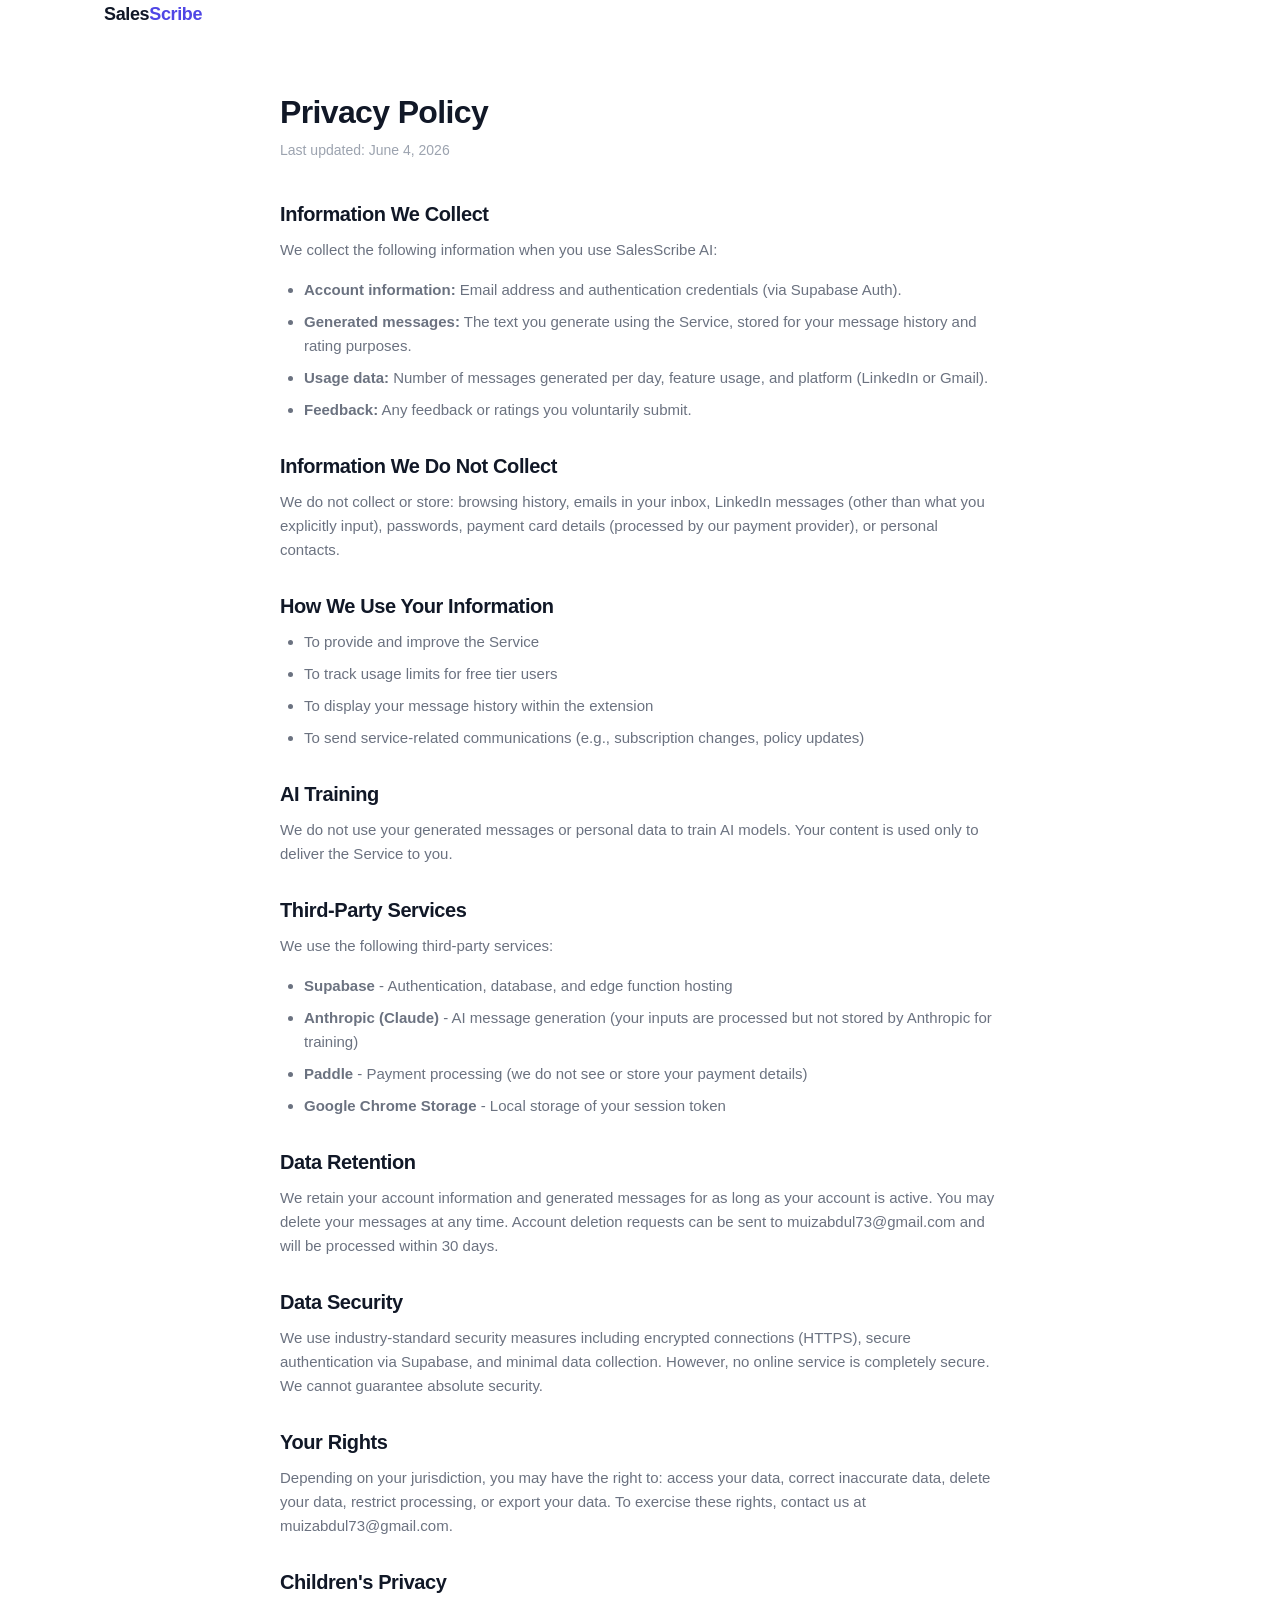
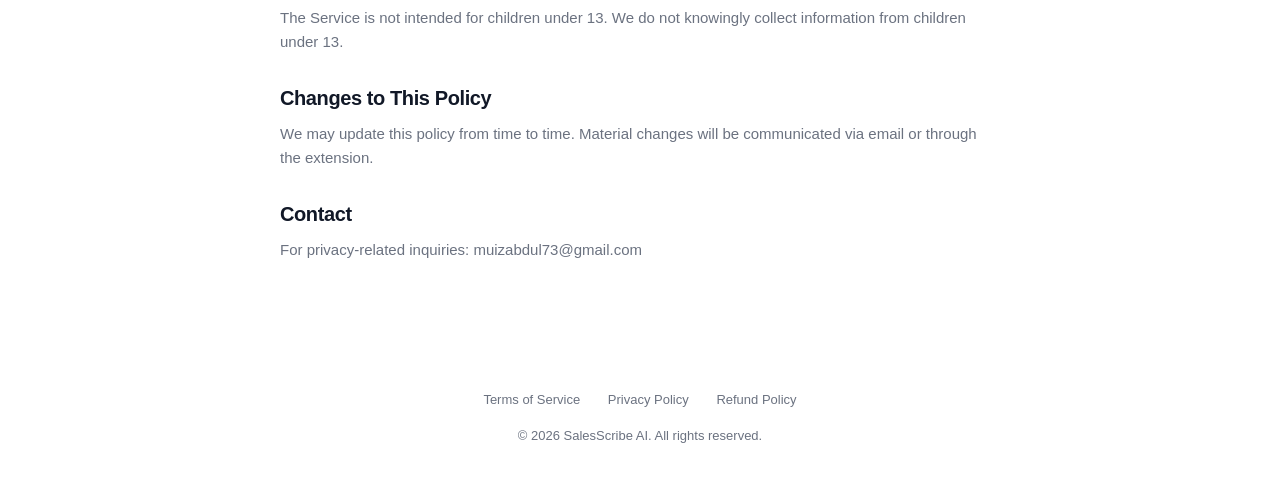
==== privacy/index.html @ 9042bd29 "rechanged the structure to remove .html on live links" ====
<!DOCTYPE html>
<html lang="en">
<head>
  <meta charset="UTF-8">
  <meta name="viewport" content="width=device-width, initial-scale=1.0">
  <title>Privacy Policy - SalesScribe AI</title>
  <meta name="robots" content="noindex">
  <link rel="stylesheet" href="../style.css">
</head>
<body>

<nav class="container">
  <a href="/" class="logo">Sales<span>Scribe</span></a>
</nav>

<section class="policy container">
  <h1>Privacy Policy</h1>
  <p class="date">Last updated: June 4, 2026</p>

  <h2>Information We Collect</h2>
  <p>We collect the following information when you use SalesScribe AI:</p>
  <ul>
    <li><strong>Account information:</strong> Email address and authentication credentials (via Supabase Auth).</li>
    <li><strong>Generated messages:</strong> The text you generate using the Service, stored for your message history and rating purposes.</li>
    <li><strong>Usage data:</strong> Number of messages generated per day, feature usage, and platform (LinkedIn or Gmail).</li>
    <li><strong>Feedback:</strong> Any feedback or ratings you voluntarily submit.</li>
  </ul>

  <h2>Information We Do Not Collect</h2>
  <p>We do not collect or store: browsing history, emails in your inbox, LinkedIn messages (other than what you explicitly input), passwords, payment card details (processed by our payment provider), or personal contacts.</p>

  <h2>How We Use Your Information</h2>
  <ul>
    <li>To provide and improve the Service</li>
    <li>To track usage limits for free tier users</li>
    <li>To display your message history within the extension</li>
    <li>To send service-related communications (e.g., subscription changes, policy updates)</li>
  </ul>

  <h2>AI Training</h2>
  <p>We do not use your generated messages or personal data to train AI models. Your content is used only to deliver the Service to you.</p>

  <h2>Third-Party Services</h2>
  <p>We use the following third-party services:</p>
  <ul>
    <li><strong>Supabase</strong> - Authentication, database, and edge function hosting</li>
    <li><strong>Anthropic (Claude)</strong> - AI message generation (your inputs are processed but not stored by Anthropic for training)</li>
    <li><strong>Paddle</strong> - Payment processing (we do not see or store your payment details)</li>
    <li><strong>Google Chrome Storage</strong> - Local storage of your session token</li>
  </ul>

  <h2>Data Retention</h2>
  <p>We retain your account information and generated messages for as long as your account is active. You may delete your messages at any time. Account deletion requests can be sent to muizabdul73@gmail.com and will be processed within 30 days.</p>

  <h2>Data Security</h2>
  <p>We use industry-standard security measures including encrypted connections (HTTPS), secure authentication via Supabase, and minimal data collection. However, no online service is completely secure. We cannot guarantee absolute security.</p>

  <h2>Your Rights</h2>
  <p>Depending on your jurisdiction, you may have the right to: access your data, correct inaccurate data, delete your data, restrict processing, or export your data. To exercise these rights, contact us at muizabdul73@gmail.com.</p>

  <h2>Children's Privacy</h2>
  <p>The Service is not intended for children under 13. We do not knowingly collect information from children under 13.</p>

  <h2>Changes to This Policy</h2>
  <p>We may update this policy from time to time. Material changes will be communicated via email or through the extension.</p>

  <h2>Contact</h2>
  <p>For privacy-related inquiries: muizabdul73@gmail.com</p>
</section>

<footer>
  <div class="container">
    <div>
      <a href="/terms">Terms of Service</a>
      <a href="/privacy">Privacy Policy</a>
      <a href="/refund">Refund Policy</a>
    </div>
    <p style="margin-top:16px;">&copy; 2026 SalesScribe AI. All rights reserved.</p>
  </div>
</footer>

</body>
</html>
---- style.css ----
/* ── Reset & Base ── */
*, *::before, *::after { box-sizing: border-box; margin: 0; padding: 0; }
html { scroll-behavior: smooth; }
body {
  font-family: -apple-system, BlinkMacSystemFont, 'Segoe UI', Helvetica, Arial, sans-serif;
  color: #111827;
  background: #fff;
  line-height: 1.6;
  -webkit-font-smoothing: antialiased;
}

/* ── Typography ── */
h1, h2, h3 { line-height: 1.2; font-weight: 700; letter-spacing: -0.02em; }
p { color: #6B7280; }
a { color: #4F46E5; text-decoration: none; }
a:hover { text-decoration: underline; }

.container { max-width: 1120px; margin: 0 auto; padding: 0 24px; }

/* ── Nav ── */
nav {
  padding: 24px 0;
  display: flex;
  align-items: center;
  justify-content: space-between;
}
.logo { font-weight: 700; font-size: 18px; color: #111827; letter-spacing: -0.02em; }
.logo span { color: #4F46E5; }

/* ── Hero ── */
.hero { padding: 80px 0 64px; text-align: center; }
.hero h1 { font-size: 44px; max-width: 720px; margin: 0 auto 20px; }
.hero p { font-size: 18px; max-width: 560px; margin: 0 auto 36px; }
.hero .cta-group { display: flex; gap: 12px; justify-content: center; flex-wrap: wrap; }
.hero .badge {
  display: inline-block;
  background: #EEF2FF;
  color: #4F46E5;
  font-size: 13px;
  font-weight: 600;
  padding: 6px 14px;
  border-radius: 100px;
  margin-bottom: 24px;
}

/* ── Buttons ── */
.btn {
  display: inline-block;
  padding: 14px 32px;
  border-radius: 8px;
  font-size: 15px;
  font-weight: 600;
  cursor: pointer;
  border: none;
  transition: all 0.2s;
  text-align: center;
}
.btn-primary {
  background: #4F46E5;
  color: #fff;
}
.btn-primary:hover { background: #4338CA; text-decoration: none; }
.btn-secondary {
  background: transparent;
  color: #4F46E5;
  border: 1.5px solid #D1D5DB;
}
.btn-secondary:hover { border-color: #4F46E5; text-decoration: none; }

/* ── Sections ── */
.section { padding: 96px 0; }
.section-title {
  font-size: 32px;
  text-align: center;
  margin-bottom: 16px;
}
.section-subtitle {
  text-align: center;
  font-size: 17px;
  max-width: 520px;
  margin: 0 auto 56px;
}
.section-divider { border: none; border-top: 1px solid #F3F4F6; }

/* ── How It Works ── */
.steps { display: grid; grid-template-columns: repeat(3, 1fr); gap: 40px; }
.step { text-align: center; }
.step-number {
  width: 48px; height: 48px;
  background: #EEF2FF;
  color: #4F46E5;
  border-radius: 12px;
  display: flex; align-items: center; justify-content: center;
  font-weight: 700; font-size: 18px;
  margin: 0 auto 20px;
}
.step h3 { font-size: 18px; margin-bottom: 8px; }
.step p { font-size: 14px; line-height: 1.7; }

/* ── Features ── */
.features { display: grid; grid-template-columns: repeat(2, 1fr); gap: 40px 48px; }
.feature { }
.feature h3 { font-size: 16px; margin-bottom: 8px; }
.feature p { font-size: 14px; line-height: 1.7; }

/* ── Pricing ── */
.pricing-card {
  max-width: 400px;
  margin: 0 auto;
  border: 1.5px solid #E5E7EB;
  border-radius: 16px;
  padding: 48px 40px;
  text-align: center;
}
.pricing-card .price { font-size: 48px; font-weight: 700; color: #111827; }
.pricing-card .price span { font-size: 16px; font-weight: 400; color: #6B7280; }
.pricing-card .perks { list-style: none; margin: 32px 0; text-align: left; }
.pricing-card .perks li {
  padding: 8px 0;
  font-size: 14px;
  color: #374151;
}
.pricing-card .perks li::before {
  content: "";
  display: inline-block;
  width: 6px; height: 10px;
  border: solid #4F46E5;
  border-width: 0 2px 2px 0;
  transform: rotate(45deg);
  margin-right: 12px;
}

/* ── FAQ ── */
.faq-list { max-width: 680px; margin: 0 auto; }
.faq-item { border-bottom: 1px solid #F3F4F6; padding: 20px 0; }
.faq-question {
  font-weight: 600; font-size: 15px;
  cursor: pointer; display: flex;
  justify-content: space-between; align-items: center;
  color: #111827;
}
.faq-answer {
  font-size: 14px; color: #6B7280;
  margin-top: 12px; line-height: 1.7;
  display: none;
}
.faq-item.open .faq-answer { display: block; }

/* ── Footer ── */
footer { padding: 48px 0; text-align: center; font-size: 13px; color: #9CA3AF; }
footer a { color: #6B7280; margin: 0 12px; }
footer a:hover { color: #111827; }

/* ── Policy Pages ── */
.policy { padding: 64px 0; max-width: 720px; margin: 0 auto; }
.policy h1 { font-size: 32px; margin-bottom: 8px; }
.policy .date { color: #9CA3AF; font-size: 14px; margin-bottom: 40px; }
.policy h2 { font-size: 20px; margin: 32px 0 12px; }
.policy p { margin-bottom: 16px; font-size: 15px; }
.policy ul { margin: 0 0 16px 24px; }
.policy ul li { font-size: 15px; color: #6B7280; margin-bottom: 8px; }

/* ── Responsive ── */
@media (max-width: 768px) {
  .hero h1 { font-size: 30px; }
  .hero { padding: 48px 0 40px; }
  .section { padding: 64px 0; }
  .steps { grid-template-columns: 1fr; }
  .features { grid-template-columns: 1fr; }
  .pricing-card { padding: 32px 24px; }
}
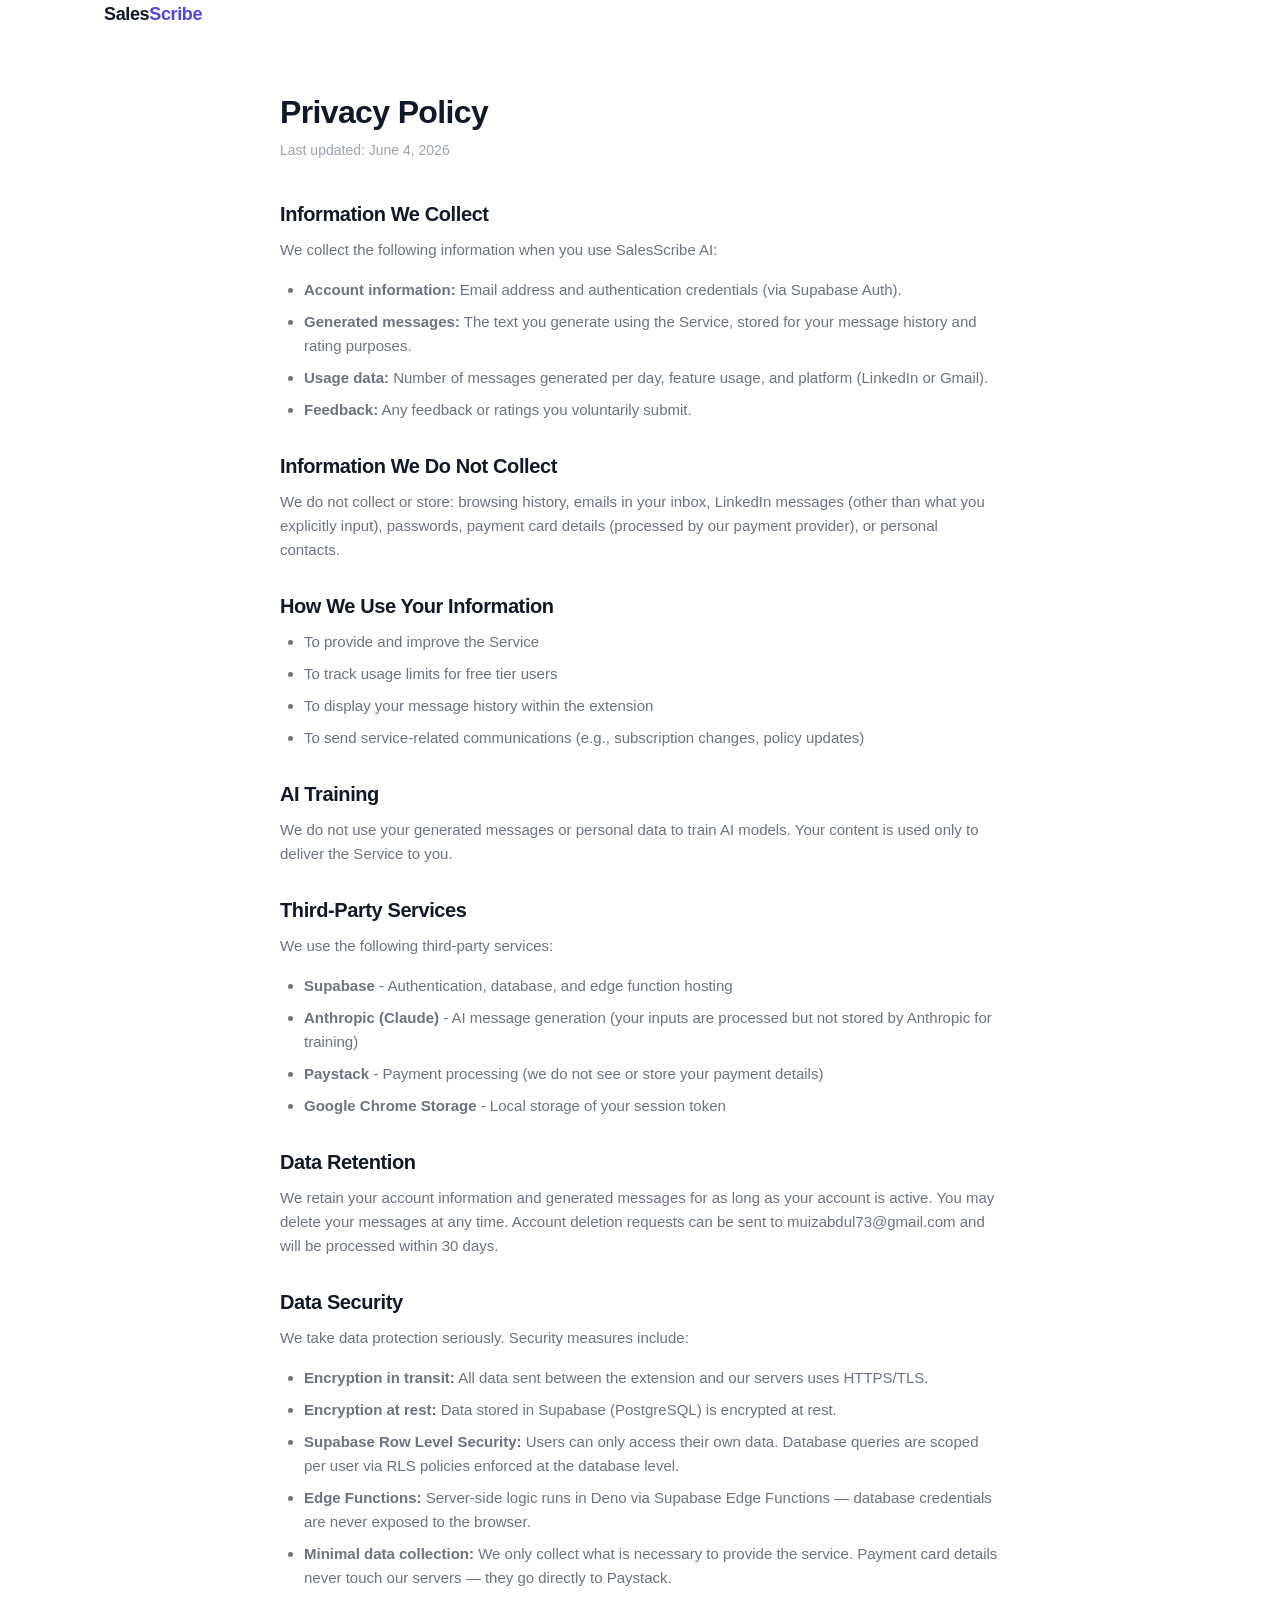
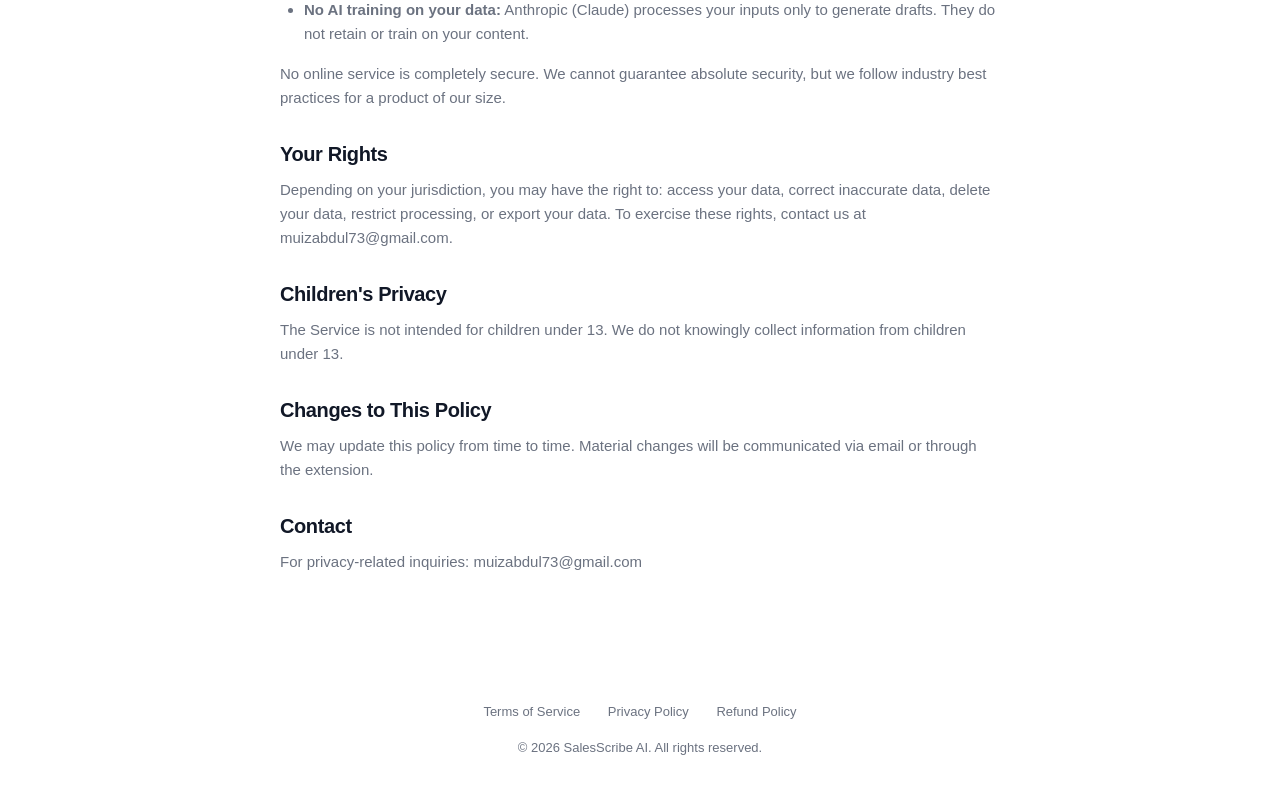
==== commit 815bb378: "including paystack details" ====
--- a/privacy/index.html
+++ b/privacy/index.html
@@ -5,6 +5,7 @@
   <meta name="viewport" content="width=device-width, initial-scale=1.0">
   <title>Privacy Policy - SalesScribe AI</title>
   <meta name="robots" content="noindex">
+  <link rel="icon" type="image/png" href="/icon/icon128.png">
   <link rel="stylesheet" href="../style.css">
 </head>
 <body>
@@ -45,7 +46,7 @@
   <ul>
     <li><strong>Supabase</strong> - Authentication, database, and edge function hosting</li>
     <li><strong>Anthropic (Claude)</strong> - AI message generation (your inputs are processed but not stored by Anthropic for training)</li>
-    <li><strong>Paddle</strong> - Payment processing (we do not see or store your payment details)</li>
+    <li><strong>Paystack</strong> - Payment processing (we do not see or store your payment details)</li>
     <li><strong>Google Chrome Storage</strong> - Local storage of your session token</li>
   </ul>
 
@@ -53,7 +54,16 @@
   <p>We retain your account information and generated messages for as long as your account is active. You may delete your messages at any time. Account deletion requests can be sent to muizabdul73@gmail.com and will be processed within 30 days.</p>
 
   <h2>Data Security</h2>
-  <p>We use industry-standard security measures including encrypted connections (HTTPS), secure authentication via Supabase, and minimal data collection. However, no online service is completely secure. We cannot guarantee absolute security.</p>
+  <p>We take data protection seriously. Security measures include:</p>
+  <ul>
+    <li><strong>Encryption in transit:</strong> All data sent between the extension and our servers uses HTTPS/TLS.</li>
+    <li><strong>Encryption at rest:</strong> Data stored in Supabase (PostgreSQL) is encrypted at rest.</li>
+    <li><strong>Supabase Row Level Security:</strong> Users can only access their own data. Database queries are scoped per user via RLS policies enforced at the database level.</li>
+    <li><strong>Edge Functions:</strong> Server-side logic runs in Deno via Supabase Edge Functions — database credentials are never exposed to the browser.</li>
+    <li><strong>Minimal data collection:</strong> We only collect what is necessary to provide the service. Payment card details never touch our servers — they go directly to Paystack.</li>
+    <li><strong>No AI training on your data:</strong> Anthropic (Claude) processes your inputs only to generate drafts. They do not retain or train on your content.</li>
+  </ul>
+  <p>No online service is completely secure. We cannot guarantee absolute security, but we follow industry best practices for a product of our size.</p>
 
   <h2>Your Rights</h2>
   <p>Depending on your jurisdiction, you may have the right to: access your data, correct inaccurate data, delete your data, restrict processing, or export your data. To exercise these rights, contact us at muizabdul73@gmail.com.</p>
@@ -73,7 +83,7 @@
     <div>
       <a href="/terms">Terms of Service</a>
       <a href="/privacy">Privacy Policy</a>
-      <a href="/refund">Refund Policy</a>
+      <a href="/refund-policy">Refund Policy</a>
     </div>
     <p style="margin-top:16px;">&copy; 2026 SalesScribe AI. All rights reserved.</p>
   </div>
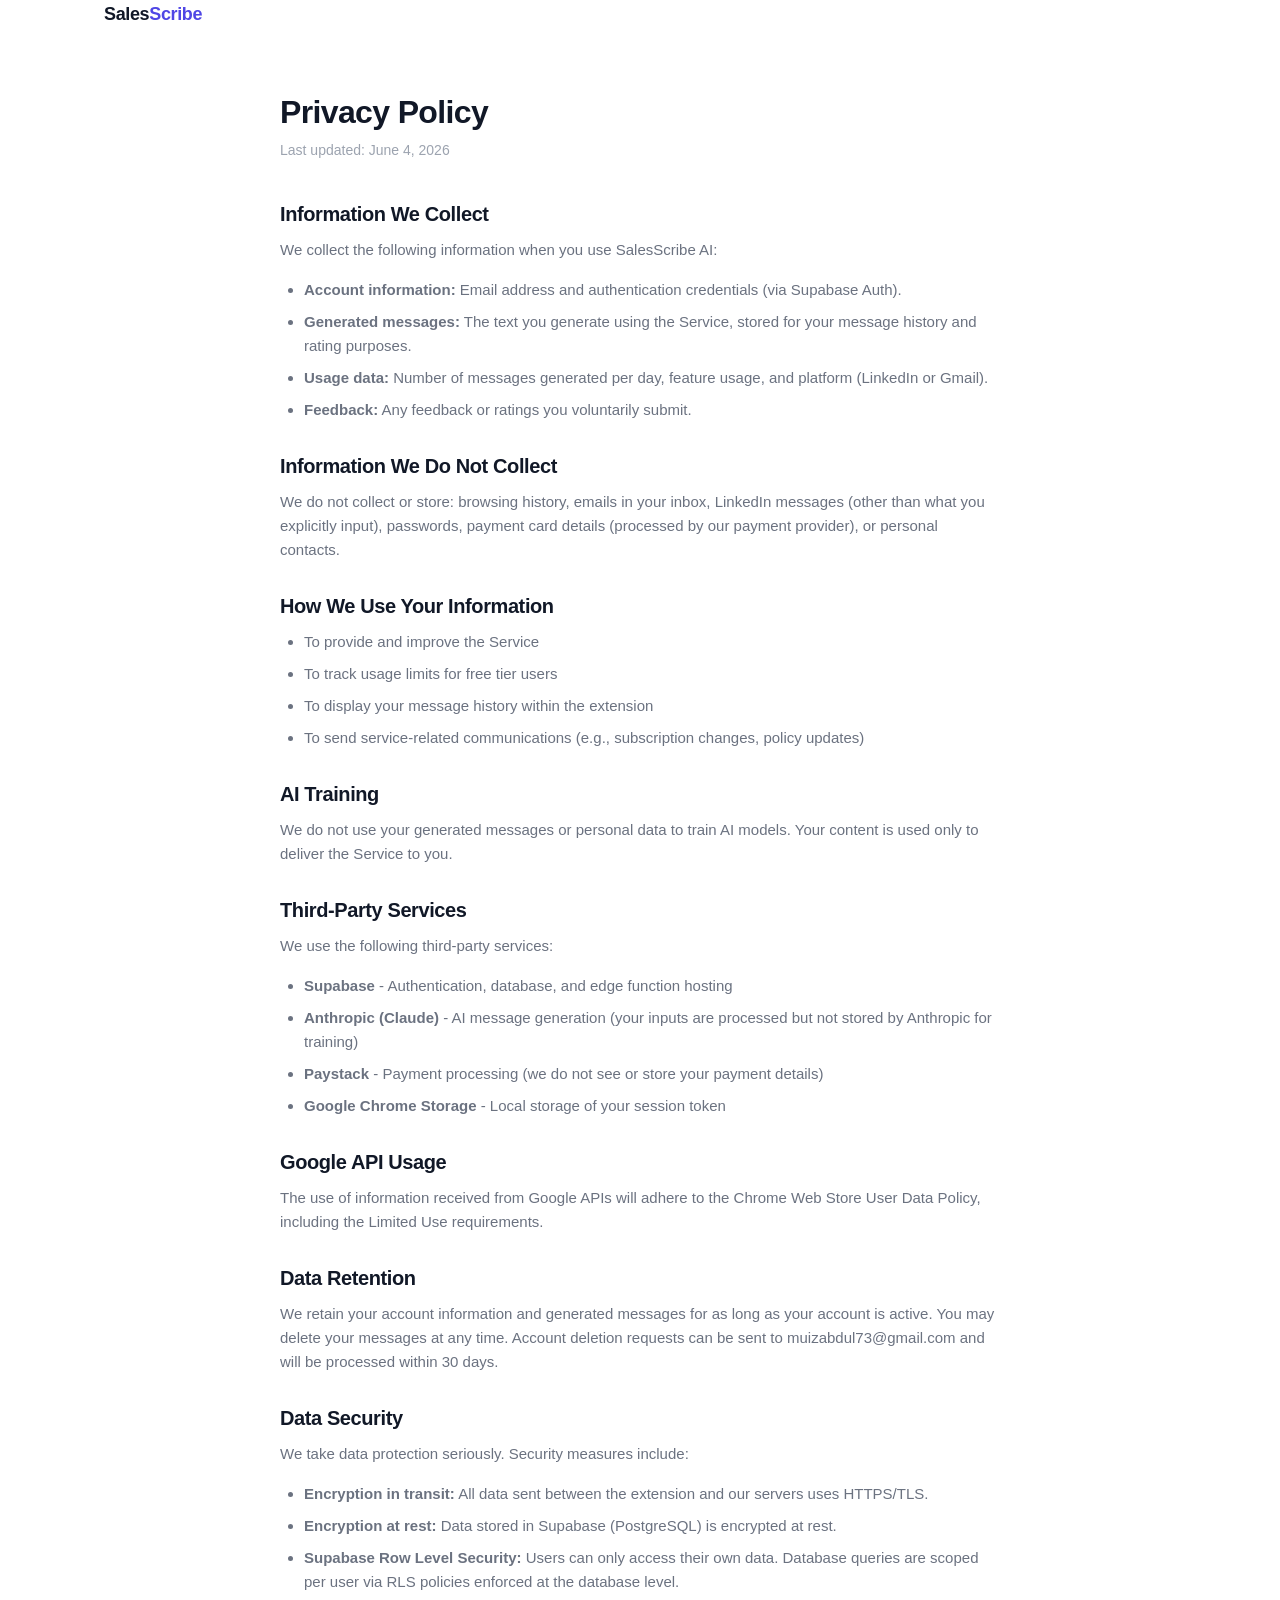
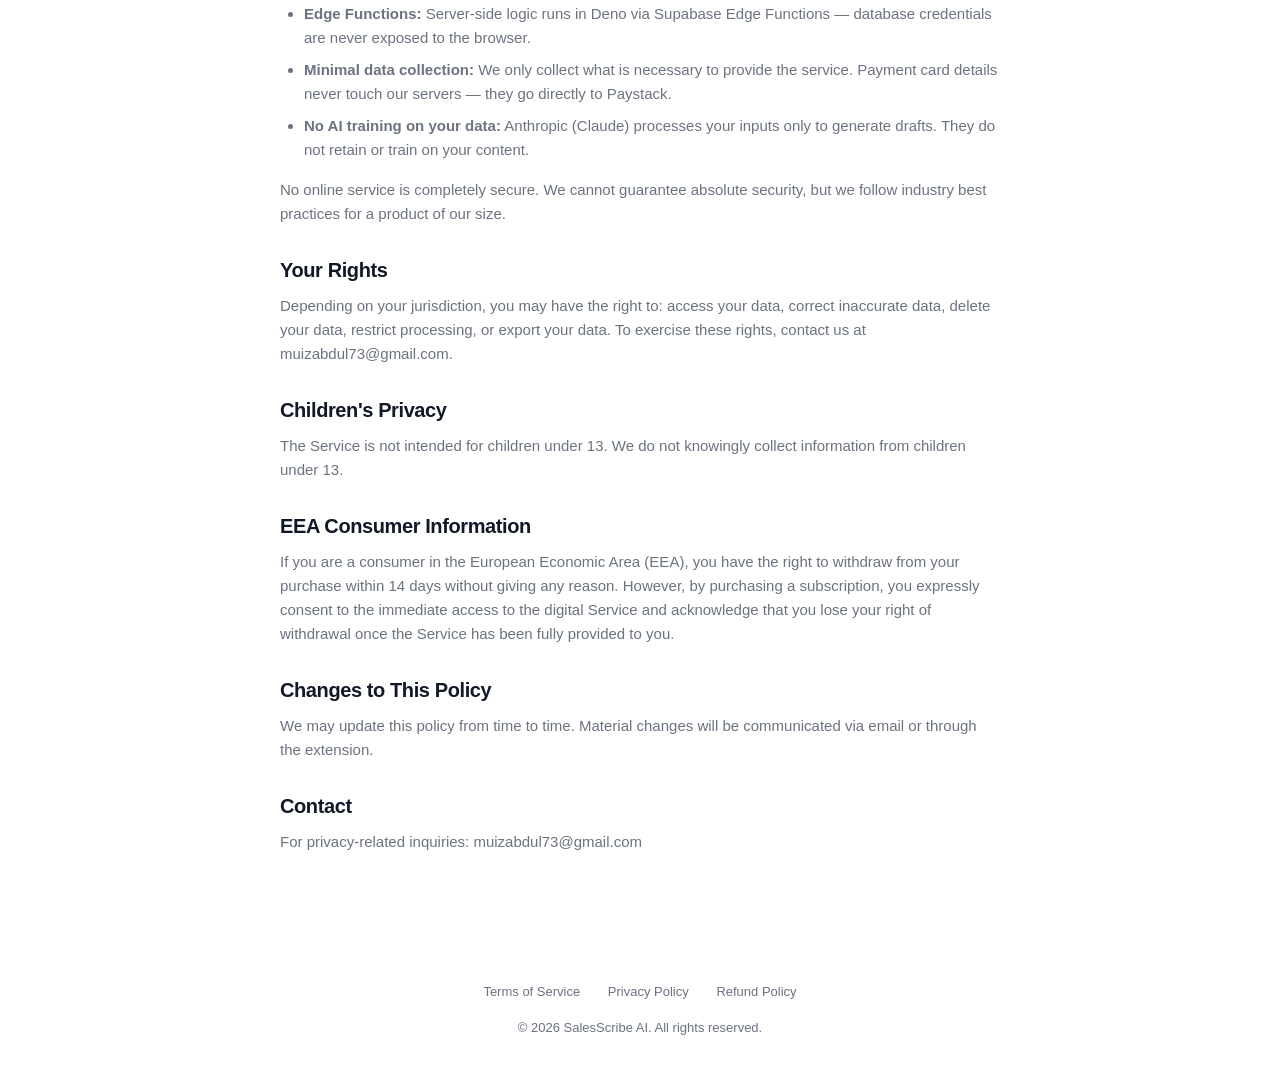
==== commit 5aeebb80: "updated_privacy_policy" ====
--- a/privacy/index.html
+++ b/privacy/index.html
@@ -50,6 +50,9 @@
     <li><strong>Google Chrome Storage</strong> - Local storage of your session token</li>
   </ul>
 
+  <h2>Google API Usage</h2>
+  <p>The use of information received from Google APIs will adhere to the Chrome Web Store User Data Policy, including the Limited Use requirements.</p>
+
   <h2>Data Retention</h2>
   <p>We retain your account information and generated messages for as long as your account is active. You may delete your messages at any time. Account deletion requests can be sent to muizabdul73@gmail.com and will be processed within 30 days.</p>
 
@@ -71,6 +74,9 @@
   <h2>Children's Privacy</h2>
   <p>The Service is not intended for children under 13. We do not knowingly collect information from children under 13.</p>
 
+  <h2>EEA Consumer Information</h2>
+  <p>If you are a consumer in the European Economic Area (EEA), you have the right to withdraw from your purchase within 14 days without giving any reason. However, by purchasing a subscription, you expressly consent to the immediate access to the digital Service and acknowledge that you lose your right of withdrawal once the Service has been fully provided to you.</p>
+
   <h2>Changes to This Policy</h2>
   <p>We may update this policy from time to time. Material changes will be communicated via email or through the extension.</p>
 
